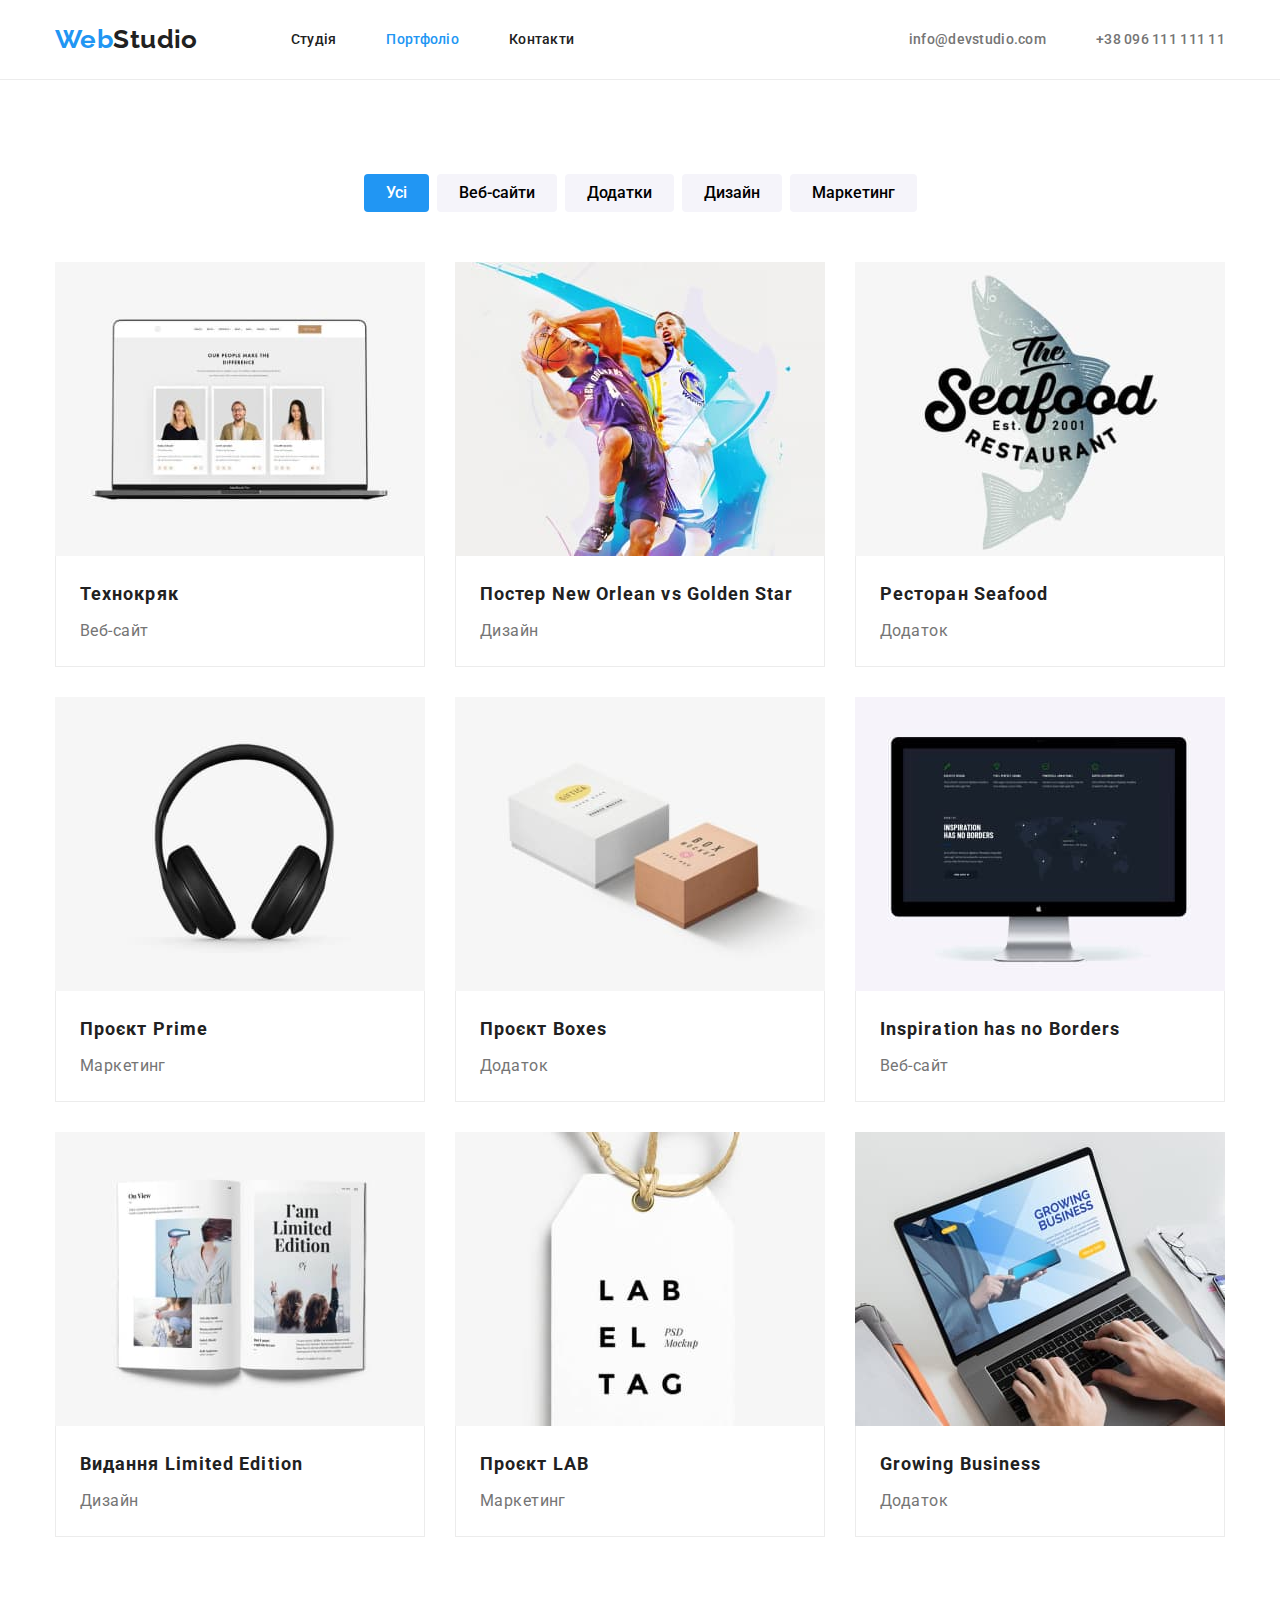
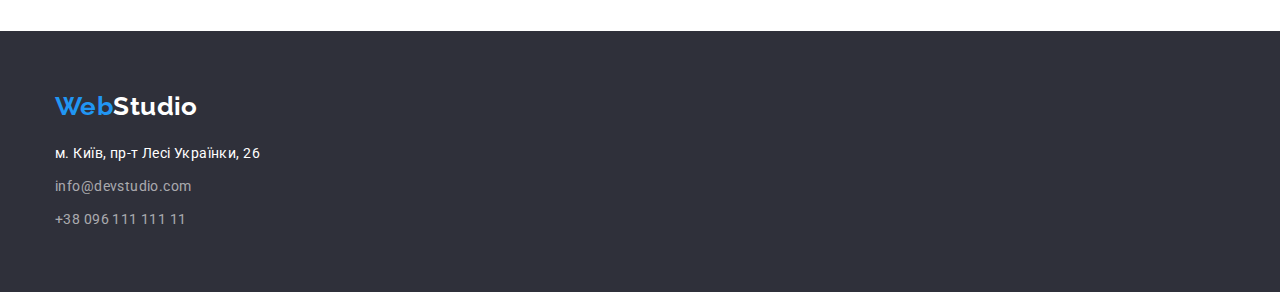
==== portfolio.html @ 336a1e5a "add svg" ====
<!DOCTYPE html>
<html lang="uk">
  <head>
    <meta charset="UTF-8" />
    <meta http-equiv="X-UA-Compatible" content="IE=edge" />
    <meta name="viewport" content="width=device-width, initial-scale=1.0" />
    <link
      rel="stylesheet"
      href="https://cdnjs.cloudflare.com/ajax/libs/modern-normalize/1.0.0/modern-normalize.min.css"
    />
    <link rel="preconnect" href="https://fonts.googleapis.com" />
    <link rel="preconnect" href="https://fonts.gstatic.com" crossorigin />
    <link
      href="https://fonts.googleapis.com/css2?family=Raleway:wght@700&family=Roboto:wght@400;500;700;900&display=swap"
      rel="stylesheet"
    />
    <link
      rel="stylesheet"
      href="https://cdnjs.cloudflare.com/ajax/libs/modern-normalize/1.0.0/modern-normalize.min.css"
    />
    <link rel="stylesheet" href="css/styles.css" />
    <title>Portfolio</title>
  </head>
  <body>
    <!-- header section -->
    <header class="page-header">
      <div class="container">
        <!-- main links -->
        <nav class="main-nav">
          <!-- logo -->
          <a href="./index.html" class="logo-style text-decoration-none">
            <span class="current">Web</span>Studio
          </a>
          <ul class="site-nav list-style-none">
            <li class="item">
              <a href="./index.html" class="nav-link text-decoration-none"
                >Студія</a
              >
            </li>
            <li class="item">
              <a
                href="./portfolio.html"
                class="nav-link text-decoration-none current"
                >Портфоліо</a
              >
            </li>
            <li class="item">
              <a href="#" class="nav-link text-decoration-none">Контакти</a>
            </li>
          </ul>
          <!-- contact links -->
          <ul class="contact-nav list-style-none">
            <li class="item">
              <a
                href="mailto:nfo@devstudio.com"
                class="contact-link text-decoration-none"
                >info@devstudio.com</a
              >
            </li>
            <li class="item">
              <a
                href="tel:+3809611111111"
                class="contact-link text-decoration-none"
                >+38 096 111 111 11</a
              >
            </li>
          </ul>
        </nav>
      </div>
    </header>
    <!-- main section -->
    <main class="page-main">
      <section class="portfolio-section">
        <div class="container">
          <h1 class="hidden-content">Портфоліо</h1>
          <!-- filters -->
          <ul class="filter-section list-style-none">
            <li class="item">
              <button type="button" class="filter-button-style active">
                Усі
              </button>
            </li>
            <li class="item">
              <button type="button" class="filter-button-style">
                Веб-сайти
              </button>
            </li>
            <li class="item">
              <button type="button" class="filter-button-style">Додатки</button>
            </li>
            <li class="item">
              <button type="button" class="filter-button-style">Дизайн</button>
            </li>
            <li class="item">
              <button type="button" class="filter-button-style">
                Маркетинг
              </button>
            </li>
          </ul>
          <!-- projects -->
          <ul class="section-projects list-style-none">
            <li class="project">
              <img
                src="./images/pf_001.jpg"
                class="img"
                width="370"
                height="294"
                alt="Веб-сайт"
              />
              <div class="project-bottom">
                <h3 class="project-title">Технокряк</h3>
                <p class="project-type">Веб-сайт</p>
              </div>
            </li>
            <li class="project">
              <img
                src="./images/pf_002.jpg"
                class="img"
                width="370"
                height="294"
                alt="Дизайн"
              />
              <div class="project-bottom">
                <h3 class="project-title">Постер New Orlean vs Golden Star</h3>
                <p class="project-type">Дизайн</p>
              </div>
            </li>
            <li class="project">
              <img
                src="./images/pf_003.jpg"
                class="img"
                width="370"
                height="294"
                alt="Додаток"
              />
              <div class="project-bottom">
                <h3 class="project-title">Ресторан Seafood</h3>
                <p class="project-type">Додаток</p>
              </div>
            </li>
            <li class="project">
              <img
                src="./images/pf_004.jpg"
                class="img"
                width="370"
                height="294"
                alt="Маркетинг"
              />
              <div class="project-bottom">
                <h3 class="project-title">Проєкт Prime</h3>
                <p class="project-type">Маркетинг</p>
              </div>
            </li>
            <li class="project">
              <img
                src="./images/pf_005.jpg"
                class="img"
                width="370"
                height="294"
                alt="Додаток"
              />
              <div class="project-bottom">
                <h3 class="project-title">Проєкт Boxes</h3>
                <p class="project-type">Додаток</p>
              </div>
            </li>
            <li class="project">
              <img
                src="./images/pf_006.jpg"
                class="img"
                width="370"
                height="294"
                alt="Веб-сайт"
              />
              <div class="project-bottom">
                <h3 class="project-title">Inspiration has no Borders</h3>
                <p class="project-type">Веб-сайт</p>
              </div>
            </li>
            <li class="project">
              <img
                src="./images/pf_007.jpg"
                class="img"
                width="370"
                height="294"
                alt="Дизайн"
              />
              <div class="project-bottom">
                <h3 class="project-title">Видання Limited Edition</h3>
                <p class="project-type">Дизайн</p>
              </div>
            </li>
            <li class="project">
              <img
                src="./images/pf_008.jpg"
                class="img"
                width="370"
                height="294"
                alt="Маркетинг"
              />
              <div class="project-bottom">
                <h3 class="project-title">Проєкт LAB</h3>
                <p class="project-type">Маркетинг</p>
              </div>
            </li>
            <li class="project">
              <img
                src="./images/pf_009.jpg"
                class="img"
                width="370"
                height="294"
                alt="Додаток"
              />
              <div class="project-bottom">
                <h3 class="project-title">Growing Business</h3>
                <p class="project-type">Додаток</p>
              </div>
            </li>
          </ul>
        </div>
      </section>
    </main>
    <!-- footer section -->
    <footer class="page-footer">
      <div class="container">
        <!-- logo -->
        <a
          href="./index.html"
          class="logo-style footer-logo text-decoration-none"
        >
          <span class="current">Web</span>Studio
        </a>
        <!-- contacts  -->
        <address>
          <ul class="list-style-none">
            <li class="footer-links">
              <a href="#" class="adress text-decoration-none"
                >м. Київ, пр-т Лесі Українки, 26</a
              >
            </li>
            <li class="footer-links">
              <a
                href="mailto:info@devstudio.com"
                class="footer-contact text-decoration-none"
                >info@devstudio.com</a
              >
            </li>
            <li class="footer-links">
              <a
                href="tel:+3809611111111"
                class="footer-contact text-decoration-none"
                >+38 096 111 111 11</a
              >
            </li>
          </ul>
        </address>
      </div>
    </footer>
  </body>
</html>
---- css/styles.css ----
/* **************************************** */
/* all styles: index.html + portfolio.html  */

:root {
  /* -----colors palette */
  --main-font-color: #212121;
  --submain-font-color: #757575;
  --body-background-color: #ffffff;
  --section-background-color: #f5f5f5;
  --buttons-color: #f5f4fa;
  --accent-color: #2196f3;
  --contrast-sections-color: #2f303a;
  --contrast-text-color: #ffffff;
  --transparent-text-color: rgba(255, 255, 255, 0.6);
  --transparent-ico-color: rgba(255, 255, 255, 0.1);
  --border-color: #ececec;
  --hero-gradient: rgba(7, 48, 58, 0.4);
  --hover-shadow:  rgba(0, 0, 0, 0.25);
  --ico-color: #AFB1B8;
}

body {
  font-family: "Roboto", "Raleway", sans-serif;
  background-color: var(--body-background-color);
  color: var(--main-font-color);
  font-size: 14px;
  letter-spacing: 0.03em;
}
h1,
h2,
h3,
ul,
p {
  margin: 0;
  padding: 0;
}
.container {
  width: 1200px;
  margin: 0 auto;

  padding-left: 15px;
  padding-right: 15px;
}
.a-inherit{
  color: inherit;
}

/*-----remove dots from lists */
.list-style-none {
  list-style: none;
}
/* -----hide h1, h2... */
.hidden-content {
  position: absolute;
  width: 1px;
  height: 1px;
  margin: -1px;
  border: 0;
  padding: 0;
  white-space: nowrap;
  clip-path: inset(100%);
  clip: rect(0 0 0 0);
  overflow: hidden;
}
/* -----remove lines under links */
.text-decoration-none {
  text-decoration: none;
}

/* -----logo style */
.logo-style {
  display: inline-block;
  font-family: "Raleway";
  font-style: normal;
  font-weight: 700;
  font-size: 26px;
  line-height: 1.19;
  color: inherit;
}

.main-nav {
  display: flex;
  align-items: center;
}
.logo-studio-footer {
  color: var(--contrast-text-color);
}
.site-nav {
  display: flex;
  margin-left: 93px;
}
.site-nav .item + .item {
  margin-left: 50px;
}
.contact-nav {
  display: flex;
  align-items: center;
  margin-left: auto;
}
.contact-nav .item + .item {
  margin-left: 50px;
}

/*-----page header style */
.page-header {
  background-color: var(--body-background-color);
  border-bottom: 1px solid var(--border-color);
  padding-top: 24px;
  padding-bottom: 24px;
}

.nav-link {
  color: inherit;
  font-weight: 500;
  line-height: 1.14;
  letter-spacing: 0.02em;
}
.contact-link {
  color: var(--submain-font-color);
  font-weight: 500;
  line-height: 1.14;
  letter-spacing: 0.02em;
}
.ico-cont{
  fill: var(--submain-font-color);
  margin-right: 10px;
}

/*-----page-main style*/
.page-main {
  background-color: var(--body-background-color);
}

/*-----page-footer style*/
.page-footer {
  background-color: var(--contrast-sections-color);
  color: var(--contrast-text-color);
  padding-top: 60px;
  padding-bottom: 60px;
}
.footer-logo {
  margin-bottom: 20px;
}
.footer-contact {
  font-style: normal; /* italic off */
  line-height: 1.71;
  color: var(--transparent-text-color);
}
.adress {
  font-style: normal; /* italic off */
  line-height: 1.71;
  color: inherit;
}
.footer-links {
  margin-bottom: 9px;
}
.footer-links:last-child {
  margin-bottom: 0;
}

.nav-link:hover,
.nav-link:focus,
.contact-link:hover,
.contact-link:focus,
.contact-nav .item:hover,
.contact-nav .item:focus,

.footer-contact:hover,
.footer-contact:focus {
  color: var(--accent-color);
  fill: var(--accent-color);
}

/* ***************** */
/* index.html styles */

.hero {
  background-color: var(--contrast-sections-color);

  text-align: center;
  padding-top: 200px;
  padding-bottom: 200px;
  /* padding-left: 452px;
    padding-right: 452px; */
}
.overlay {
  margin: 0 auto;
  max-width: 1600px;
  height: 600px;
  background-image: linear-gradient(
      to right,
      var(--hero-gradient),
      var(--hero-gradient)
    ),
    url(../images/hero-img.jpg);
  background-repeat: no-repeat;
  background-position: center;
  background-size: cover;
}
.hero-title {
  font-weight: 900;
  font-size: 44px;
  line-height: 1.36;
  letter-spacing: 0.06em;
  text-transform: uppercase;
  color: var(--contrast-text-color);
  margin-bottom: 30px;
  /* max-width: 696px; */
}
.order-button {
  border-style: none;
  background-color: var(--accent-color);
  height: 50px;
  border-radius: 4px;

  font-weight: 700;
  font-size: 16px;
  line-height: 2.38;
  text-align: center;
  padding: 1px 22px;
  cursor: pointer;
  color: var(--contrast-text-color);
}
.benefits-section {
  padding-top: 94px;
  padding-bottom: 47px;
}
.benefits-icon{
  border-style: none;
  border-radius: 4px;
  background-color: var(--buttons-color) ;
  margin-bottom: 30px;
  padding-top: 25px;
  padding-right: 100px;
  padding-bottom: 25px;
  padding-left: 100px;
}

.benefits {
  display: flex;
}
.benefits .item {
  width: 270px;
}
.benefits .item + .item {
  margin-left: 30px;
}
.benefits-title {
  line-height: 1.14;
  font-size: 14px;
  text-transform: uppercase;
}
.benefits-description {
  line-height: 1.71;
  color: var(--submain-font-color);
  margin-top: 10px;
  margin-bottom: 0px;
}

.work-section {
  padding-top: 47px;
  padding-bottom: 94px;
}
.our-work {
  display: flex;
}
.our-work .item + .item {
  margin-left: 30px;
}


.team-section {
  background-color: var(--section-background-color);
  padding-top: 94px;
  padding-bottom: 94px;
}
.team-members {
  display: flex;
}
.team-members .item {
  background-color: var(--body-background-color);
  width: 270px;
  border-bottom-right-radius: 4px;
  border-bottom-left-radius: 4px;
  box-shadow: 0px 1px 3px rgba(0, 0, 0, 0.12), 0px 1px 1px rgba(0, 0, 0, 0.14),
    0px 2px 1px rgba(0, 0, 0, 0.2);
}
.team-members .item + .item {
  margin-left: 30px;
}
.team-bottom {
  padding-top: 30px;
  padding-bottom: 30px;
}
.team-name {
  font-weight: 500;
  font-size: 16px;
  line-height: 1.18;
  text-align: center;
}
.team-position {
  font-size: 16px;
  line-height: 1.18;
  text-align: center;
  color: var(--submain-font-color);
  margin-top: 10px;
}

/* ссылки соцсетей под командой*/

.social-networks{
  display: flex;
  margin-top: 16px;
  justify-content: center;
}
.social-networks .ico{
  padding: 12px;
  width: 44px;
  height: 44px;
  border-radius: 50%;
  fill: var(--ico-color);
}
.social-networks .ico:hover{
  fill: var(--contrast-text-color);
  background-color: var(--accent-color);
}
.social-networks .ico + .ico{
  margin-left: 10px;
}
/* для футера:  */
.social-networks .ico-footer{
  padding: 12px;
  width: 44px;
  height: 44px;
  border-radius: 50%;
  fill: var(--contrast-text-color);
  background-color: var(--transparent-ico-color);
}
.social-networks .ico-footer:hover{
  
  background-color: var(--accent-color);
}
.social-networks .ico-footer + .ico-footer{
  margin-left: 10px;
}


  
/* ссылки постоянных клиентов */

.client-section{
  padding-top: 94px;
  padding-bottom: 94px;
}
.client-list{
  display: flex;
}
.client-card{
  width: 170px;
  height: 92px;
  border: 1px solid var(--ico-color);
  border-radius: 4px;
  padding-top: 16px;
  padding-right: 36px;
  padding-bottom: 16px;
  padding-left: 36px;
  fill: var(--ico-color);
}
.client-card + .client-card{
  margin-left: 30px;
}

.client-card:hover{
  fill: var(--accent-color);
  border: 1px solid var(--accent-color);  

}

.section-title {
  font-size: 36px;
  line-height: 1.16;
  text-align: center;
  margin-bottom: 50px;
}

/* ********************* */
/* portfolio.html styles */

.portfolio-section {
  padding-top: 94px;
  padding-bottom: 94px;
}
.filter-section {
  display: flex;
  justify-content: center;
  margin-bottom: 50px;
}
.filter-section .item + .item {
  margin-left: 8px;
}
.filter-button-style {
  border-style: none;
  border-radius: 4px;
  background-color: var(--buttons-color);
  height: 38px;

  font-weight: 500;
  font-size: 16px;
  line-height: 1.62;
  text-align: center;
  padding: 1px 22px;
  font-style: inherit;
  cursor: pointer;
}
.filter-button-style:hover,
.filter-button-style:focus {
  background-color: var(--accent-color);
  color: var(--contrast-text-color);
  box-shadow: 0px 4px 4px rgba(0, 0, 0, 0.25);
}
.section-projects {
  display: flex;
  flex-wrap: wrap;
  gap: 30px;
}
.project {
  width: 370px;
}
.project:hover {
  box-shadow: 0px 4px 4px rgba(0, 0, 0, 0.25);
}
.project-title {
  font-size: 18px;
  line-height: 2;
  letter-spacing: 0.06em;
  margin-bottom: 4px;
}
.project-type {
  font-size: 16px;
  line-height: 1.88;
  color: var(--submain-font-color);
}

.project-bottom {
  margin-top: 0;
  padding: 20px 24px 20px 24px;
  border-right: 1px solid var(--border-color);
  border-bottom: 1px solid var(--border-color);
  border-left: 1px solid var(--border-color);
}
.project .img {
  display: block;
}
.current {
  color: var(--accent-color);
}
.active {
  background-color: var(--accent-color);
  color: var(--contrast-text-color);
}
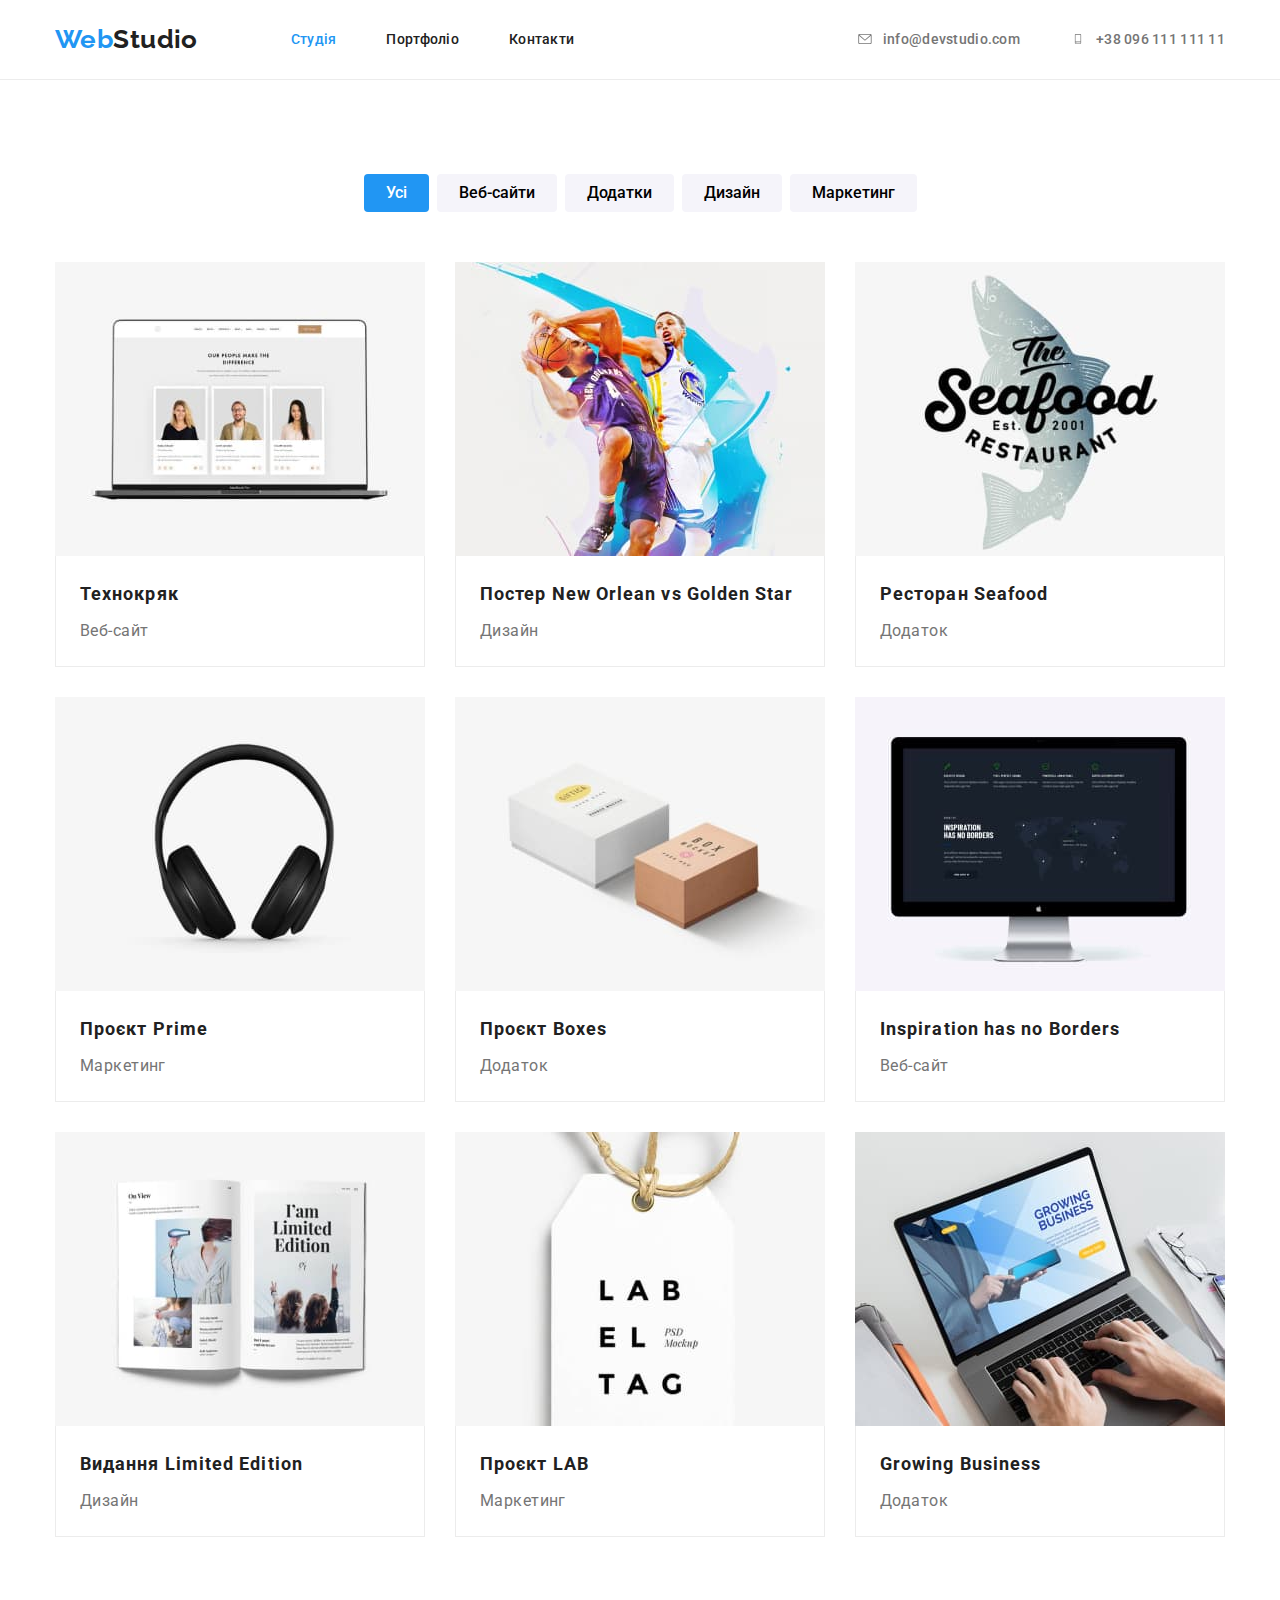
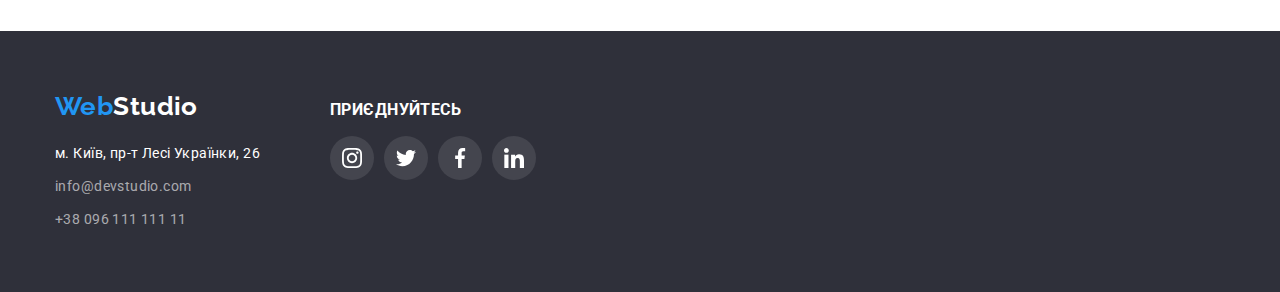
==== commit 763fc4d7: "all effects and SVG" ====
--- a/portfolio.html
+++ b/portfolio.html
@@ -25,7 +25,6 @@
     <!-- header section -->
     <header class="page-header">
       <div class="container">
-        <!-- main links -->
         <nav class="main-nav">
           <!-- logo -->
           <a href="./index.html" class="logo-style text-decoration-none">
@@ -33,16 +32,10 @@
           </a>
           <ul class="site-nav list-style-none">
             <li class="item">
-              <a href="./index.html" class="nav-link text-decoration-none"
-                >Студія</a
-              >
-            </li>
-            <li class="item">
-              <a
-                href="./portfolio.html"
-                class="nav-link text-decoration-none current"
-                >Портфоліо</a
-              >
+              <a href="./index.html" class="nav-link text-decoration-none current">Студія</a>
+            </li>
+            <li class="item">
+              <a href="./portfolio.html" class="nav-link text-decoration-none">Портфоліо</a>
             </li>
             <li class="item">
               <a href="#" class="nav-link text-decoration-none">Контакти</a>
@@ -51,22 +44,25 @@
           <!-- contact links -->
           <ul class="contact-nav list-style-none">
             <li class="item">
-              <a
-                href="mailto:nfo@devstudio.com"
-                class="contact-link text-decoration-none"
-                >info@devstudio.com</a
-              >
-            </li>
-            <li class="item">
-              <a
-                href="tel:+3809611111111"
-                class="contact-link text-decoration-none"
-                >+38 096 111 111 11</a
-              >
+              
+              <a href="mailto:nfo@devstudio.com" class="contact-link text-decoration-none">
+               <svg class="ico-cont" width="16" height="12">
+                <use href="./images/icons.svg#icon-mailto"></use>
+              </svg>info@devstudio.com
+                </a>
+            </li>
+            <li class="item">
+              
+              <a href="tel:+3809611111111" class="contact-link text-decoration-none">
+                <svg class="ico-cont" width="16" height="12">
+                <use href="./images/icons.svg#icon-tel"></use>
+              </svg>+38 096 111 111 11
+              </a>
             </li>
           </ul>
         </nav>
       </div>
+      <!-- main links -->
     </header>
     <!-- main section -->
     <main class="page-main">
@@ -220,41 +216,75 @@
         </div>
       </section>
     </main>
-    <!-- footer section -->
-    <footer class="page-footer">
-      <div class="container">
+   <!-- footer section -->
+   <footer class="page-footer">
+    <div class="container footer-align">
+      <div>
         <!-- logo -->
-        <a
-          href="./index.html"
-          class="logo-style footer-logo text-decoration-none"
-        >
+        <a href="./index.html" class="logo-style footer-logo text-decoration-none">
           <span class="current">Web</span>Studio
         </a>
         <!-- contacts  -->
         <address>
           <ul class="list-style-none">
             <li class="footer-links">
-              <a href="#" class="adress text-decoration-none"
-                >м. Київ, пр-т Лесі Українки, 26</a
-              >
+              <a
+                href="https://goo.gl/maps/81BTgEqKfKuZoDfGA"
+                target="_blank"
+                rel=""
+                class="adress text-decoration-none"
+                >м. Київ, пр-т Лесі Українки, 26
+              </a>
             </li>
             <li class="footer-links">
-              <a
-                href="mailto:info@devstudio.com"
-                class="footer-contact text-decoration-none"
-                >info@devstudio.com</a
-              >
+              <a href="mailto:info@devstudio.com" class="footer-contact text-decoration-none"
+                >info@devstudio.com
+              </a>
             </li>
             <li class="footer-links">
-              <a
-                href="tel:+3809611111111"
-                class="footer-contact text-decoration-none"
-                >+38 096 111 111 11</a
-              >
+              <a href="tel:+3809611111111" class="footer-contact text-decoration-none">
+                +38 096 111 111 11
+              </a>
             </li>
           </ul>
         </address>
       </div>
-    </footer>
+
+      <div class="footer-s-links">
+        <h3>Приєднуйтесь</h3>
+        <!-- Соцсети футера -->
+        <ul class="social-networks-footer list-style-none">
+          <li class="item-footer">
+            <a href="#" class="icof-link">
+              <svg class="ico-footer" width="20" height="20">
+                <use href="./images/icons.svg#icon-cominsta"></use>
+              </svg>
+            </a>
+          </li>
+          <li class="item-footer">
+            <a href="#" class="icof-link">
+              <svg class="ico-footer" width="20" height="20">
+                <use href="./images/icons.svg#icon-comtwitter"></use>
+              </svg>
+            </a>
+          </li>
+          <li class="item-footer">
+            <a href="#" class="icof-link">
+              <svg class="ico-footer" width="20" height="20">
+                <use href="./images/icons.svg#icon-comface"></use>
+              </svg>
+            </a>
+          </li>
+          <li class="item-footer">
+            <a href="#" class="icof-link">
+              <svg class="ico-footer" width="20" height="20">
+                <use href="./images/icons.svg#icon-comlinkedin"></use>
+              </svg>
+            </a>
+          </li>
+        </ul>
+      </div>
+    </div>
+  </footer>
   </body>
 </html>
--- a/css/styles.css
+++ b/css/styles.css
@@ -41,9 +41,12 @@
   padding-left: 15px;
   padding-right: 15px;
 }
-.a-inherit{
-  color: inherit;
-}
+a{
+  color: currentColor;
+}
+
+
+
 
 /*-----remove dots from lists */
 .list-style-none {
@@ -121,10 +124,7 @@
   line-height: 1.14;
   letter-spacing: 0.02em;
 }
-.ico-cont{
-  fill: var(--submain-font-color);
-  margin-right: 10px;
-}
+
 
 /*-----page-main style*/
 .page-main {
@@ -133,6 +133,7 @@
 
 /*-----page-footer style*/
 .page-footer {
+  
   background-color: var(--contrast-sections-color);
   color: var(--contrast-text-color);
   padding-top: 60px;
@@ -151,11 +152,64 @@
   line-height: 1.71;
   color: inherit;
 }
+
 .footer-links {
   margin-bottom: 9px;
 }
 .footer-links:last-child {
   margin-bottom: 0;
+}
+.footer-align{
+  display: flex;
+  align-items: baseline;
+}
+
+/* соцсети футера */
+.footer-s-links{
+  margin-left: 70px;
+}
+
+.footer-s-links h3{
+  text-transform: uppercase;
+}
+.social-networks-footer{
+  display: flex;
+  margin-top: 16px;
+  justify-content: center;
+  color: var(--contrast-text-color);
+}
+.item-footer{
+  background-color: var(--transparent-ico-color);
+  padding: 12px;
+  width: 44px;
+  height: 44px;
+  border-radius: 50%;
+  fill: var(--ico-color);
+}
+.ico-cont{
+  fill: currentColor;
+  margin-right: 10px;
+  padding-top: 2px;
+}
+/* сщцсети для футера:  */
+
+.social-networks-footer .item-footer{
+  padding: 12px;
+  width: 44px;
+  height: 44px;
+  border-radius: 50%;
+  fill: var(--contrast-text-color);
+  background-color: var(--transparent-ico-color);
+}
+.ico-footer{
+  fill: currentColor;
+}
+.social-networks-footer .item-footer:hover{
+  color: var(--contrast-text-color);
+  background-color: var(--accent-color);
+}
+.social-networks-footer .item-footer + .item-footer{
+  margin-left: 10px;
 }
 
 .nav-link:hover,
@@ -166,7 +220,8 @@
 .contact-nav .item:focus,
 
 .footer-contact:hover,
-.footer-contact:focus {
+.footer-contact:focus
+{
   color: var(--accent-color);
   fill: var(--accent-color);
 }
@@ -204,8 +259,8 @@
   letter-spacing: 0.06em;
   text-transform: uppercase;
   color: var(--contrast-text-color);
-  margin-bottom: 30px;
-  /* max-width: 696px; */
+  margin: 0 auto;
+  max-width: 696px;
 }
 .order-button {
   border-style: none;
@@ -220,6 +275,7 @@
   padding: 1px 22px;
   cursor: pointer;
   color: var(--contrast-text-color);
+  margin-top: 30px;
 }
 .benefits-section {
   padding-top: 94px;
@@ -236,6 +292,7 @@
   padding-left: 100px;
 }
 
+
 .benefits {
   display: flex;
 }
@@ -307,43 +364,31 @@
 }
 
 /* ссылки соцсетей под командой*/
-
+/* ++++++++++++++++++++++++ */
 .social-networks{
   display: flex;
   margin-top: 16px;
   justify-content: center;
-}
-.social-networks .ico{
+  color: var(--submain-font-color);
+}
+.social-networks .ico-item{
   padding: 12px;
   width: 44px;
   height: 44px;
   border-radius: 50%;
   fill: var(--ico-color);
 }
-.social-networks .ico:hover{
-  fill: var(--contrast-text-color);
+
+.ico-link {
+  fill: currentColor;
+}
+.social-networks .ico-item:hover{
+  color: var(--contrast-text-color);
   background-color: var(--accent-color);
 }
-.social-networks .ico + .ico{
+.social-networks .ico-item + .ico-item{
   margin-left: 10px;
 }
-/* для футера:  */
-.social-networks .ico-footer{
-  padding: 12px;
-  width: 44px;
-  height: 44px;
-  border-radius: 50%;
-  fill: var(--contrast-text-color);
-  background-color: var(--transparent-ico-color);
-}
-.social-networks .ico-footer:hover{
-  
-  background-color: var(--accent-color);
-}
-.social-networks .ico-footer + .ico-footer{
-  margin-left: 10px;
-}
-
 
   
 /* ссылки постоянных клиентов */
@@ -364,16 +409,24 @@
   padding-right: 36px;
   padding-bottom: 16px;
   padding-left: 36px;
-  fill: var(--ico-color);
+  color: var(--ico-color);
 }
 .client-card + .client-card{
   margin-left: 30px;
 }
 
 .client-card:hover{
-  fill: var(--accent-color);
+  color: var(--accent-color);
   border: 1px solid var(--accent-color);  
 
+}
+
+.client-card.link-client:hover {
+  border-color: solid var(--accent-color);
+  color: var(--accent-color);
+}
+.icon-client{
+  fill: currentColor;
 }
 
 .section-title {
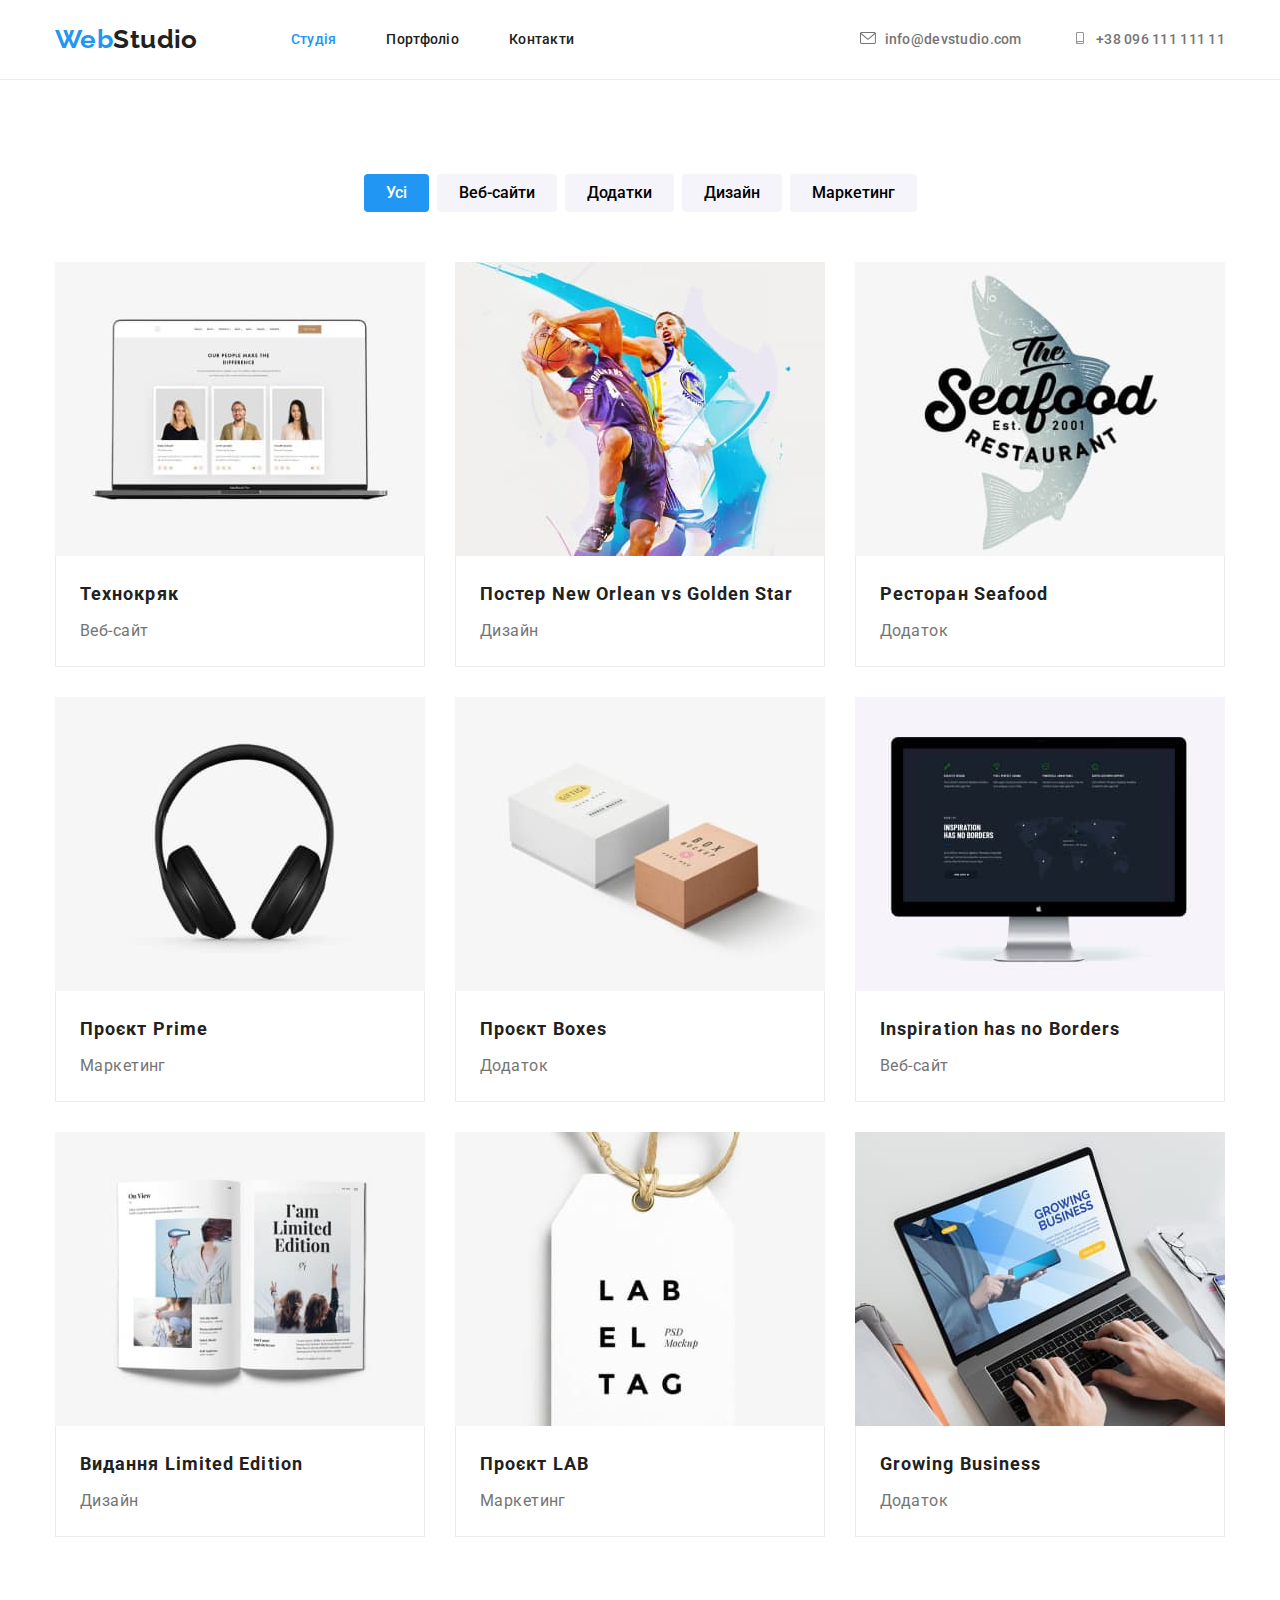
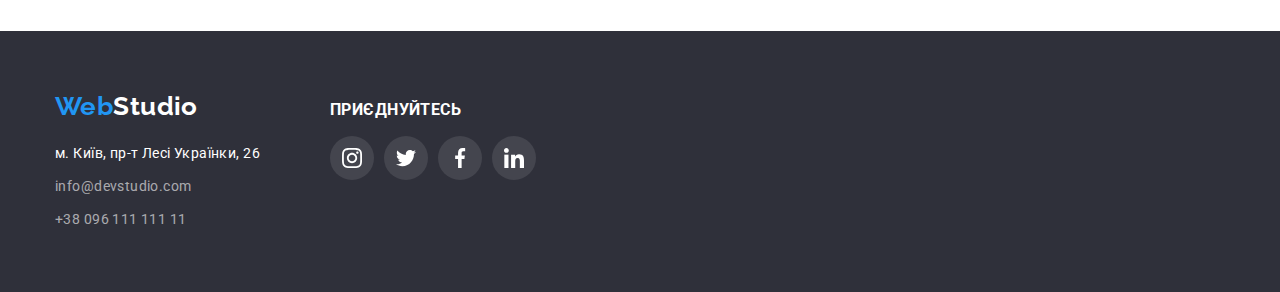
==== commit 54b72e42: "fixed hover and focus" ====
--- a/portfolio.html
+++ b/portfolio.html
@@ -22,48 +22,48 @@
     <title>Portfolio</title>
   </head>
   <body>
-    <!-- header section -->
-    <header class="page-header">
-      <div class="container">
-        <nav class="main-nav">
-          <!-- logo -->
-          <a href="./index.html" class="logo-style text-decoration-none">
-            <span class="current">Web</span>Studio
-          </a>
-          <ul class="site-nav list-style-none">
-            <li class="item">
-              <a href="./index.html" class="nav-link text-decoration-none current">Студія</a>
-            </li>
-            <li class="item">
-              <a href="./portfolio.html" class="nav-link text-decoration-none">Портфоліо</a>
-            </li>
-            <li class="item">
-              <a href="#" class="nav-link text-decoration-none">Контакти</a>
-            </li>
-          </ul>
-          <!-- contact links -->
-          <ul class="contact-nav list-style-none">
-            <li class="item">
-              
-              <a href="mailto:nfo@devstudio.com" class="contact-link text-decoration-none">
-               <svg class="ico-cont" width="16" height="12">
+   <!-- header section -->
+   <header class="page-header">
+    <div class="container">
+      <nav class="main-nav">
+        <!-- logo -->
+        <a href="./index.html" class="logo-style text-decoration-none">
+          <span class="current">Web</span>Studio
+        </a>
+        <ul class="site-nav list-style-none">
+          <li class="item">
+            <a href="./index.html" class="nav-link text-decoration-none current">Студія</a>
+          </li>
+          <li class="item">
+            <a href="./portfolio.html" class="nav-link text-decoration-none">Портфоліо</a>
+          </li>
+          <li class="item">
+            <a href="#" class="nav-link text-decoration-none">Контакти</a>
+          </li>
+        </ul>
+        <!-- contact links -->
+        <ul class="contact-nav list-style-none">
+          <li class="item">
+            <a href="mailto:nfo@devstudio.com" class="contact-link text-decoration-none">
+              <svg class="ico-cont" width="16" height="12">
                 <use href="./images/icons.svg#icon-mailto"></use>
-              </svg>info@devstudio.com
-                </a>
-            </li>
-            <li class="item">
-              
-              <a href="tel:+3809611111111" class="contact-link text-decoration-none">
-                <svg class="ico-cont" width="16" height="12">
+              </svg>
+                info@devstudio.com
+            </a>
+          </li>
+          <li class="item">
+            <a href="tel:+3809611111111" class="contact-link text-decoration-none">
+              <svg class="ico-cont" width="16" height="12">
                 <use href="./images/icons.svg#icon-tel"></use>
-              </svg>+38 096 111 111 11
-              </a>
-            </li>
-          </ul>
-        </nav>
-      </div>
-      <!-- main links -->
-    </header>
+              </svg>
+                +38 096 111 111 11
+            </a>
+          </li>
+        </ul>
+      </nav>
+    </div>
+    <!-- main links -->
+  </header>
     <!-- main section -->
     <main class="page-main">
       <section class="portfolio-section">
--- a/css/styles.css
+++ b/css/styles.css
@@ -178,38 +178,33 @@
   justify-content: center;
   color: var(--contrast-text-color);
 }
-.item-footer{
+
+.icof-link{
+  display: flex;
   background-color: var(--transparent-ico-color);
-  padding: 12px;
   width: 44px;
   height: 44px;
   border-radius: 50%;
+  justify-content: center;
+  align-items: center;
   fill: var(--ico-color);
 }
+
+.ico-footer{
+  fill: currentColor;
+}
+.icof-link:hover,
+.icof-link:focus{
+  color: var(--contrast-text-color);
+  background-color: var(--accent-color);
+}
+.social-networks-footer .item-footer + .item-footer{
+  margin-left: 10px;
+}
+
 .ico-cont{
   fill: currentColor;
-  margin-right: 10px;
-  padding-top: 2px;
-}
-/* сщцсети для футера:  */
-
-.social-networks-footer .item-footer{
-  padding: 12px;
-  width: 44px;
-  height: 44px;
-  border-radius: 50%;
-  fill: var(--contrast-text-color);
-  background-color: var(--transparent-ico-color);
-}
-.ico-footer{
-  fill: currentColor;
-}
-.social-networks-footer .item-footer:hover{
-  color: var(--contrast-text-color);
-  background-color: var(--accent-color);
-}
-.social-networks-footer .item-footer + .item-footer{
-  margin-left: 10px;
+  margin-right: 5px;
 }
 
 .nav-link:hover,
@@ -371,21 +366,21 @@
   justify-content: center;
   color: var(--submain-font-color);
 }
-.social-networks .ico-item{
-  padding: 12px;
+
+.ico-link {
+  display: flex;
   width: 44px;
   height: 44px;
   border-radius: 50%;
+  justify-content: center;
+  align-items: center;
   fill: var(--ico-color);
 }
-
-.ico-link {
-  fill: currentColor;
-}
-.social-networks .ico-item:hover{
-  color: var(--contrast-text-color);
+.social-networks .ico-link:hover,
+.social-networks .ico-link:focus{
+  fill: var(--contrast-text-color);
   background-color: var(--accent-color);
-}
+} 
 .social-networks .ico-item + .ico-item{
   margin-left: 10px;
 }
@@ -400,7 +395,9 @@
 .client-list{
   display: flex;
 }
-.client-card{
+
+.link-client{
+  display: flex;
   width: 170px;
   height: 92px;
   border: 1px solid var(--ico-color);
@@ -414,19 +411,15 @@
 .client-card + .client-card{
   margin-left: 30px;
 }
-
-.client-card:hover{
-  color: var(--accent-color);
-  border: 1px solid var(--accent-color);  
-
-}
-
-.client-card.link-client:hover {
-  border-color: solid var(--accent-color);
-  color: var(--accent-color);
-}
 .icon-client{
   fill: currentColor;
+}
+
+.link-client:hover,
+.link-client:focus
+{
+  color: var(--accent-color);
+  border-color: var(--accent-color);
 }
 
 .section-title {
